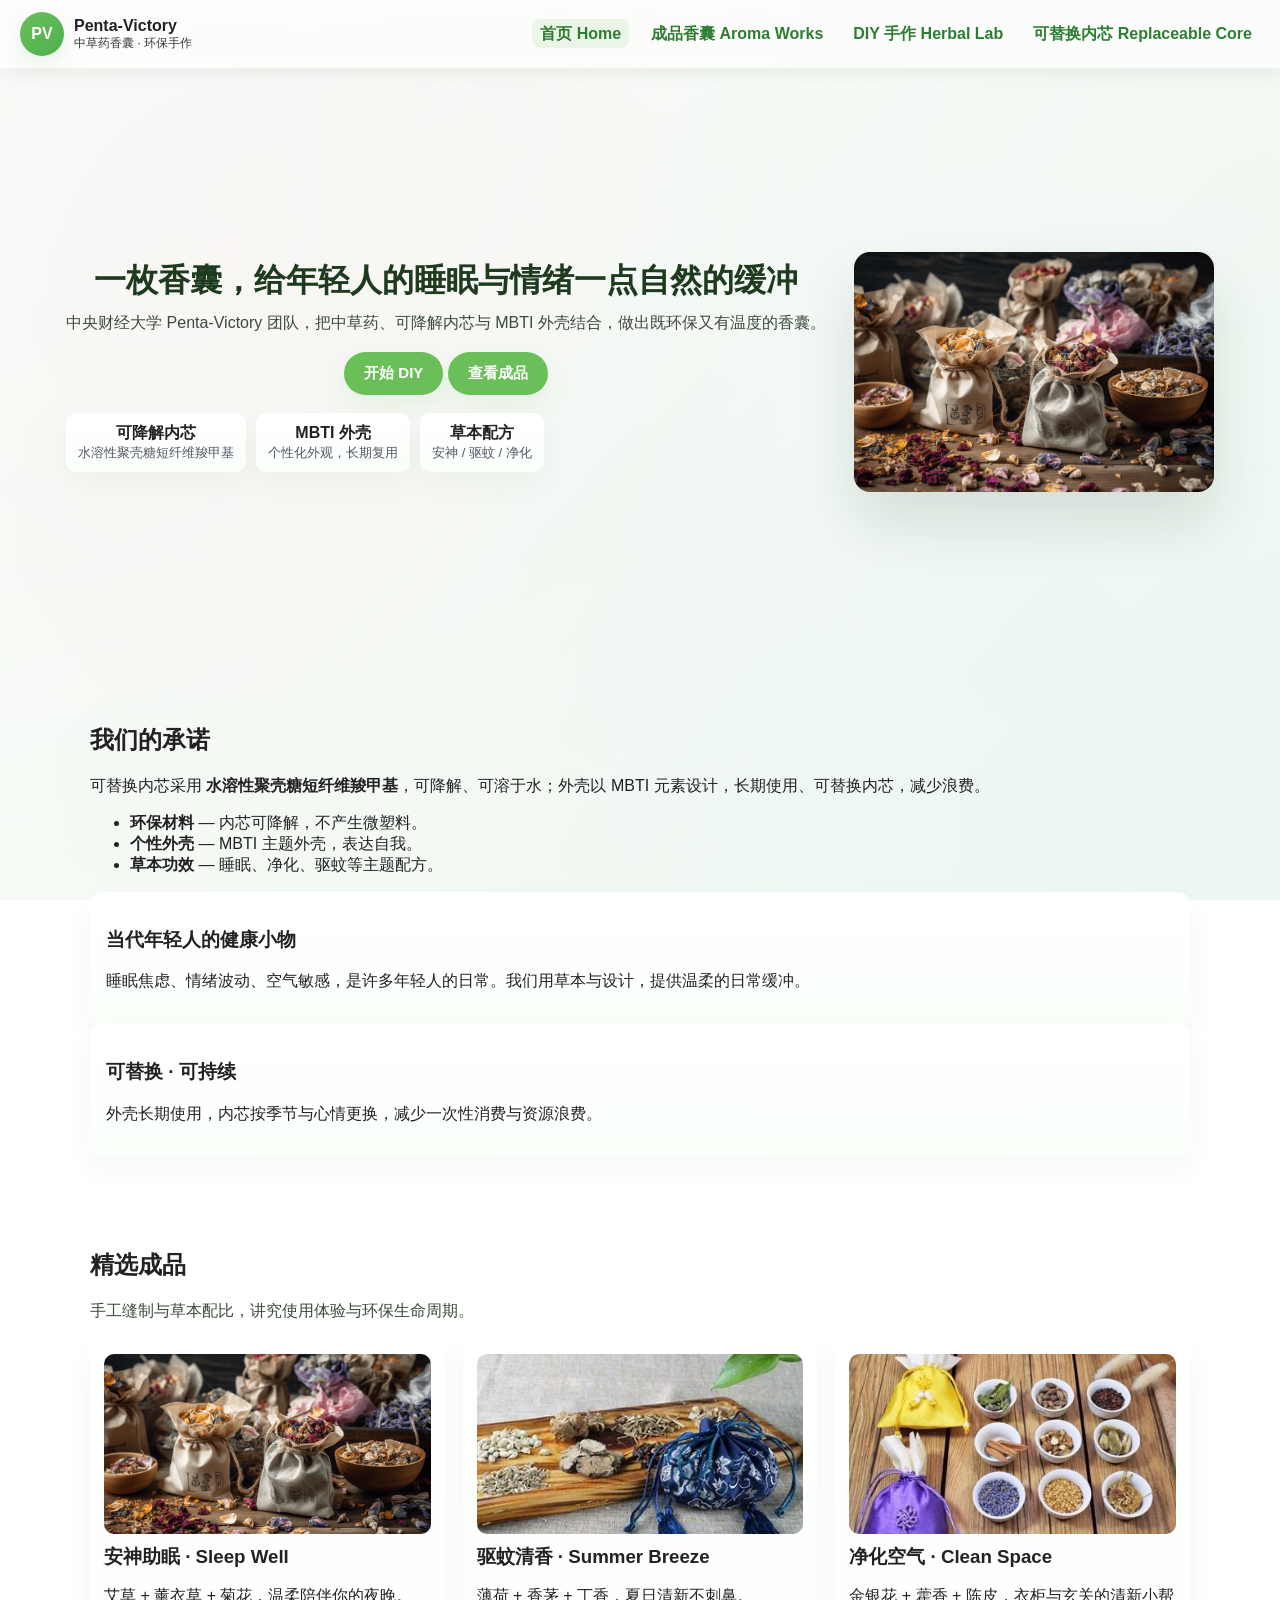
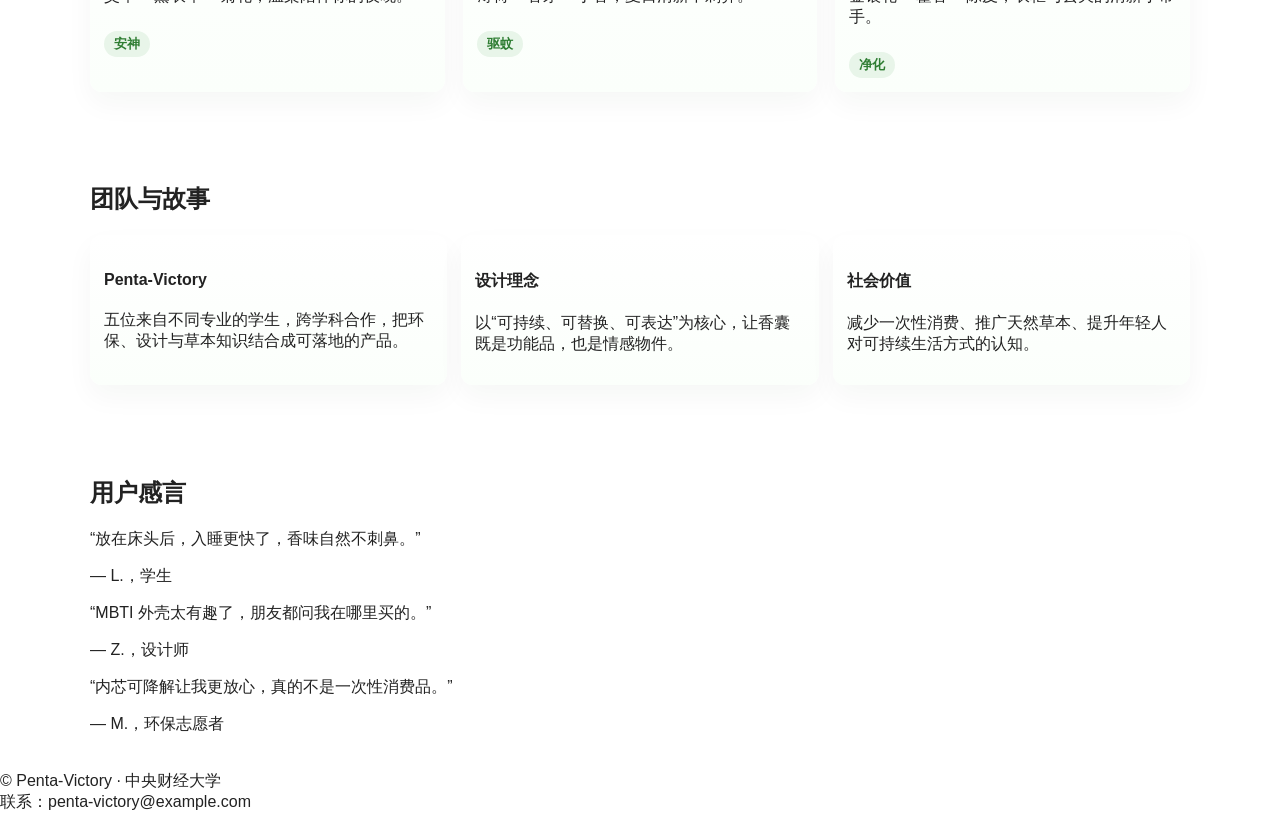
==== index.html @ fe23f838 "第一次提交网站文件" ====
<!DOCTYPE html>
<html lang="zh">
<head>
  <meta charset="utf-8">
  <title>Penta‑Victory · 中草药香囊</title>
  <meta name="viewport" content="width=device-width,initial-scale=1">
  <link rel="stylesheet" href="style.css">
  <style>
    /* 局部增强：更丰富的头图叠层与卡片阴影 */
    .hero-rich { padding:48px 18px; min-height:56vh; display:flex; gap:28px; align-items:center; }
    .hero-visual img { width:360px; height:auto; border-radius:16px; transform:translateY(6px); box-shadow: 0 30px 60px rgba(20,40,20,0.12); }
    .hero-content h1 { font-size:32px; line-height:1.05; margin-bottom:12px; }
    .hero-cta .hero-btn { padding:12px 20px; font-size:15px; }
    .section-products .home-grid .product { transition: transform .18s ease, box-shadow .18s ease; }
    .section-products .home-grid .product:hover { transform: translateY(-8px); box-shadow: 0 30px 60px rgba(20,40,20,0.12); }
    .team-grid { display:grid; grid-template-columns:repeat(auto-fit,minmax(220px,1fr)); gap:14px; margin-top:18px; }
    .team-card { padding:14px; border-radius:12px; background:linear-gradient(180deg,#fff,#fbfffb); box-shadow:0 12px 28px rgba(20,40,20,0.04); }
    .testi-grid .testi { transition: transform .18s ease; }
    .testi-grid .testi:hover { transform: translateY(-6px); box-shadow:0 20px 40px rgba(20,40,20,0.08); }
    @media (max-width:980px){ .hero-visual{display:none} .hero-content h1{font-size:22px} }
  </style>
</head>
<body>

<nav class="navbar">
  <div class="logo">
    <div class="logo-mark">PV</div>
    <div class="logo-text">
      <div class="logo-title">Penta‑Victory</div>
      <div class="logo-subtitle">中草药香囊 · 环保手作</div>
    </div>
  </div>
  <ul>
    <li><a href="index.html" class="active">首页 Home</a></li>
    <li><a href="products.html">成品香囊 Aroma Works</a></li>
    <li><a href="diy.html">DIY 手作 Herbal Lab</a></li>
    <li><a href="core.html">可替换内芯 Replaceable Core</a></li>
  </ul>
</nav>

<header class="hero hero-rich">
  <div class="hero-content">
    <h1>一枚香囊，给年轻人的睡眠与情绪一点自然的缓冲</h1>
    <p>中央财经大学 Penta‑Victory 团队，把中草药、可降解内芯与 MBTI 外壳结合，做出既环保又有温度的香囊。</p>
    <div class="hero-cta">
      <a class="hero-btn" href="diy.html">开始 DIY</a>
      <a class="hero-btn ghost" href="products.html">查看成品</a>
    </div>

    <div style="margin-top:18px; display:flex; gap:10px; flex-wrap:wrap;">
      <div class="mini-stat card" style="padding:10px 12px; border-radius:10px;">
        <strong>可降解内芯</strong><div style="font-size:13px;color:#556">水溶性聚壳糖短纤维羧甲基</div>
      </div>
      <div class="mini-stat card" style="padding:10px 12px; border-radius:10px;">
        <strong>MBTI 外壳</strong><div style="font-size:13px;color:#556">个性化外观，长期复用</div>
      </div>
      <div class="mini-stat card" style="padding:10px 12px; border-radius:10px;">
        <strong>草本配方</strong><div style="font-size:13px;color:#556">安神 / 驱蚊 / 净化</div>
      </div>
    </div>
  </div>

  <div class="hero-visual">
    <img src="xiangnang1.png" alt="香囊示意">
  </div>
</header>

<section class="section section-intro">
  <div class="intro-grid">
    <div class="intro-left">
      <h2>我们的承诺</h2>
      <p>可替换内芯采用 <strong>水溶性聚壳糖短纤维羧甲基</strong>，可降解、可溶于水；外壳以 MBTI 元素设计，长期使用、可替换内芯，减少浪费。</p>
      <ul class="feature-list">
        <li><strong>环保材料</strong> — 内芯可降解，不产生微塑料。</li>
        <li><strong>个性外壳</strong> — MBTI 主题外壳，表达自我。</li>
        <li><strong>草本功效</strong> — 睡眠、净化、驱蚊等主题配方。</li>
      </ul>
    </div>
    <div class="intro-right">
      <div class="card highlight">
        <h3>当代年轻人的健康小物</h3>
        <p>睡眠焦虑、情绪波动、空气敏感，是许多年轻人的日常。我们用草本与设计，提供温柔的日常缓冲。</p>
      </div>
      <div class="card">
        <h3>可替换 · 可持续</h3>
        <p>外壳长期使用，内芯按季节与心情更换，减少一次性消费与资源浪费。</p>
      </div>
    </div>
  </div>
</section>

<section class="section section-products">
  <h2>精选成品</h2>
  <p class="lead">手工缝制与草本配比，讲究使用体验与环保生命周期。</p>
  <div class="product-grid home-grid">
    <article class="product">
      <img src="xiangnang1.png" alt="安神助眠">
      <h3>安神助眠 · Sleep Well</h3>
      <p>艾草 + 薰衣草 + 菊花，温柔陪伴你的夜晚。</p>
      <span class="tag">安神</span>
    </article>
    <article class="product">
      <img src="xiangnang2.jpg" alt="驱蚊清香">
      <h3>驱蚊清香 · Summer Breeze</h3>
      <p>薄荷 + 香茅 + 丁香，夏日清新不刺鼻。</p>
      <span class="tag">驱蚊</span>
    </article>
    <article class="product">
      <img src="xiangnang3.jpg" alt="净化空气">
      <h3>净化空气 · Clean Space</h3>
      <p>金银花 + 藿香 + 陈皮，衣柜与玄关的清新小帮手。</p>
      <span class="tag">净化</span>
    </article>
  </div>
</section>

<section class="section section-team">
  <h2>团队与故事</h2>
  <div class="team-grid">
    <div class="team-card">
      <h4>Penta‑Victory</h4>
      <p>五位来自不同专业的学生，跨学科合作，把环保、设计与草本知识结合成可落地的产品。</p>
    </div>
    <div class="team-card">
      <h4>设计理念</h4>
      <p>以“可持续、可替换、可表达”为核心，让香囊既是功能品，也是情感物件。</p>
    </div>
    <div class="team-card">
      <h4>社会价值</h4>
      <p>减少一次性消费、推广天然草本、提升年轻人对可持续生活方式的认知。</p>
    </div>
  </div>
</section>

<section class="section section-testimonials">
  <h2>用户感言</h2>
  <div class="testi-grid">
    <div class="testi">
      <p>“放在床头后，入睡更快了，香味自然不刺鼻。”</p>
      <span class="who">— L.，学生</span>
    </div>
    <div class="testi">
      <p>“MBTI 外壳太有趣了，朋友都问我在哪里买的。”</p>
      <span class="who">— Z.，设计师</span>
    </div>
    <div class="testi">
      <p>“内芯可降解让我更放心，真的不是一次性消费品。”</p>
      <span class="who">— M.，环保志愿者</span>
    </div>
  </div>
</section>

<footer class="site-footer">
  <div class="footer-inner">
    <div>© Penta‑Victory · 中央财经大学</div>
    <div>联系：penta-victory@example.com</div>
  </div>
</footer>

</body>
</html>
---- style.css ----
/* 全局：多层渐变背景（不依赖外部图片） */
body {
  margin: 0;
  font-family: "Microsoft Yahei", sans-serif;
  color: #222;
  background:
    radial-gradient(circle at 18% 28%, rgba(247,221,226,0.18) 0%, transparent 55%),
    radial-gradient(circle at 82% 72%, rgba(221,235,255,0.14) 0%, transparent 55%),
    linear-gradient(135deg, #fbfdfb 0%, #eef7ef 100%);
  background-attachment: fixed;
}

/* 导航 */
.navbar {
  position: sticky; top: 0; z-index: 50;
  display:flex; justify-content:space-between; align-items:center;
  padding:12px 20px; gap:12px;
  background: rgba(255,255,255,0.6);
  backdrop-filter: blur(6px);
  box-shadow: 0 6px 18px rgba(20,40,20,0.06);
}
.logo { display:flex; align-items:center; gap:10px; }
.logo-mark {
  width:44px; height:44px; border-radius:50%;
  background: linear-gradient(135deg,#6bbf59,#4caf50);
  display:flex; align-items:center; justify-content:center;
  color:#fff; font-weight:800; box-shadow:0 8px 20px rgba(76,175,80,0.12);
}
.logo-title { font-weight:700; }
.logo-subtitle { font-size:12px; opacity:0.9; }
.navbar ul { display:flex; gap:14px; list-style:none; margin:0; padding:0; }
.navbar a { text-decoration:none; color:#2e7d32; font-weight:600; padding:6px 8px; border-radius:8px; }
.navbar a.active, .navbar a:hover { background: rgba(107,191,89,0.12); }

/* 头图 */
.hero {
  display:flex; align-items:center; justify-content:center;
  min-height:44vh; padding:36px 18px; text-align:center;
}
.hero-content h1 { font-size:26px; margin:0 0 10px; color:#1f3b1f; }
.hero-content p { margin:0 0 16px; color:#3b4b3b; max-width:760px; line-height:1.6; }
.hero-btn {
  display:inline-block; padding:10px 18px; border-radius:999px;
  background:#6bbf59; color:#fff; text-decoration:none; font-weight:700;
  box-shadow:0 10px 24px rgba(107,191,89,0.12);
}

/* 通用区块 */
.section { padding:36px 18px; max-width:1100px; margin:0 auto; }
.lead { color:#3b4b3b; margin-bottom:12px; }
.section-cards { display:grid; grid-template-columns:repeat(auto-fit,minmax(240px,1fr)); gap:18px; margin-top:18px; }
.card {
  background: linear-gradient(180deg, rgba(255,255,255,0.98), rgba(250,255,250,0.98));
  border-radius:12px; padding:16px; box-shadow:0 12px 30px rgba(20,40,20,0.04);
}

/* 产品网格 */
.product-grid { display:grid; grid-template-columns:repeat(auto-fit,minmax(260px,1fr)); gap:18px; margin-top:18px; }
.product { background:linear-gradient(180deg,#fff,#fbfffb); border-radius:12px; padding:14px; box-shadow:0 12px 28px rgba(20,40,20,0.04); }
.product img { width:100%; height:180px; object-fit:cover; border-radius:10px; display:block; margin-bottom:10px; }
.product h3 { margin:6px 0; }
.tag { display:inline-block; margin-top:8px; padding:4px 10px; border-radius:999px; background:#e8f5e9; color:#2e7d32; font-weight:700; font-size:13px; }

/* DIY 布局 */
.diy-layout { display:grid; grid-template-columns:1.05fr 0.95fr; gap:18px; margin-top:18px; }
.herb-panel, .result-panel { border-radius:12px; padding:14px; background:linear-gradient(180deg,#fff,#fbfffb); box-shadow:0 12px 28px rgba(20,40,20,0.04); }
.herb-list { display:flex; flex-wrap:wrap; gap:10px; margin-top:10px; }
.herb-list label {
  display:inline-flex; align-items:center; gap:8px; padding:8px 12px; border-radius:999px;
  background: linear-gradient(180deg,#f6fff6,#f1fff1); color:#2e7d32; font-weight:700; cursor:pointer; border:1px solid rgba(110,170,110,0.12);
}
.herb-list input { transform:scale(1.02); }

/* 结果框 */
.result-box { min-height:120px; padding:12px; border-radius:10px; background:#f6fff6; line-height:1.6; }

/* 草药气泡网格 */
.herb-info-grid { margin-top:18px; display:grid; grid-template-columns:repeat(auto-fit,minmax(220px,1fr)); gap:14px; }
.herb-info-card {
  padding:12px 14px; border-radius:18px; background:linear-gradient(180deg,#fff,#fbfffb);
  box-shadow:0 12px 28px rgba(20,40,20,0.04); border-left:6px solid rgba(0,0,0,0.06);
  transition:transform .18s ease, box-shadow .18s ease, border-color .18s ease;
}
.herb-info-card strong { display:block; margin-bottom:6px; font-size:15px; }
.herb-info-card .desc { color:#555; font-size:13px; line-height:1.5; }

/* 气泡颜色 */
.color-1{border-color:#6bbf59} .color-2{border-color:#4db6ac} .color-3{border-color:#9575cd}
.color-4{border-color:#ffb74d} .color-5{border-color:#f06292} .color-6{border-color:#64b5f6}
.color-7{border-color:#aed581} .color-8{border-color:#ff8a65} .color-9{border-color:#ffd54f}
.color-10{border-color:#81c784} .color-11{border-color:#4fc3f7} .color-12{border-color:#4db6ac}
.color-13{border-color:#ba68c8} .color-14{border-color:#ffb74d} .color-15{border-color:#a1887f}
.color-16{border-color:#90a4ae} .color-17{border-color:#dce775} .color-18{border-color:#ff8a80}
.color-19{border-color:#80cbc4} .color-20{border-color:#b39ddb}

/* 高亮 */
.herb-info-card.highlight { transform:translateY(-8px) scale(1.02); box-shadow:0 20px 40px rgba(20,40,20,0.12); }

/* 响应式 */
@media (max-width: 880px) {
  .diy-layout { grid-template-columns: 1fr; }
  .hero-content h1 { font-size:20px; }
  .product img { height:160px; }
}
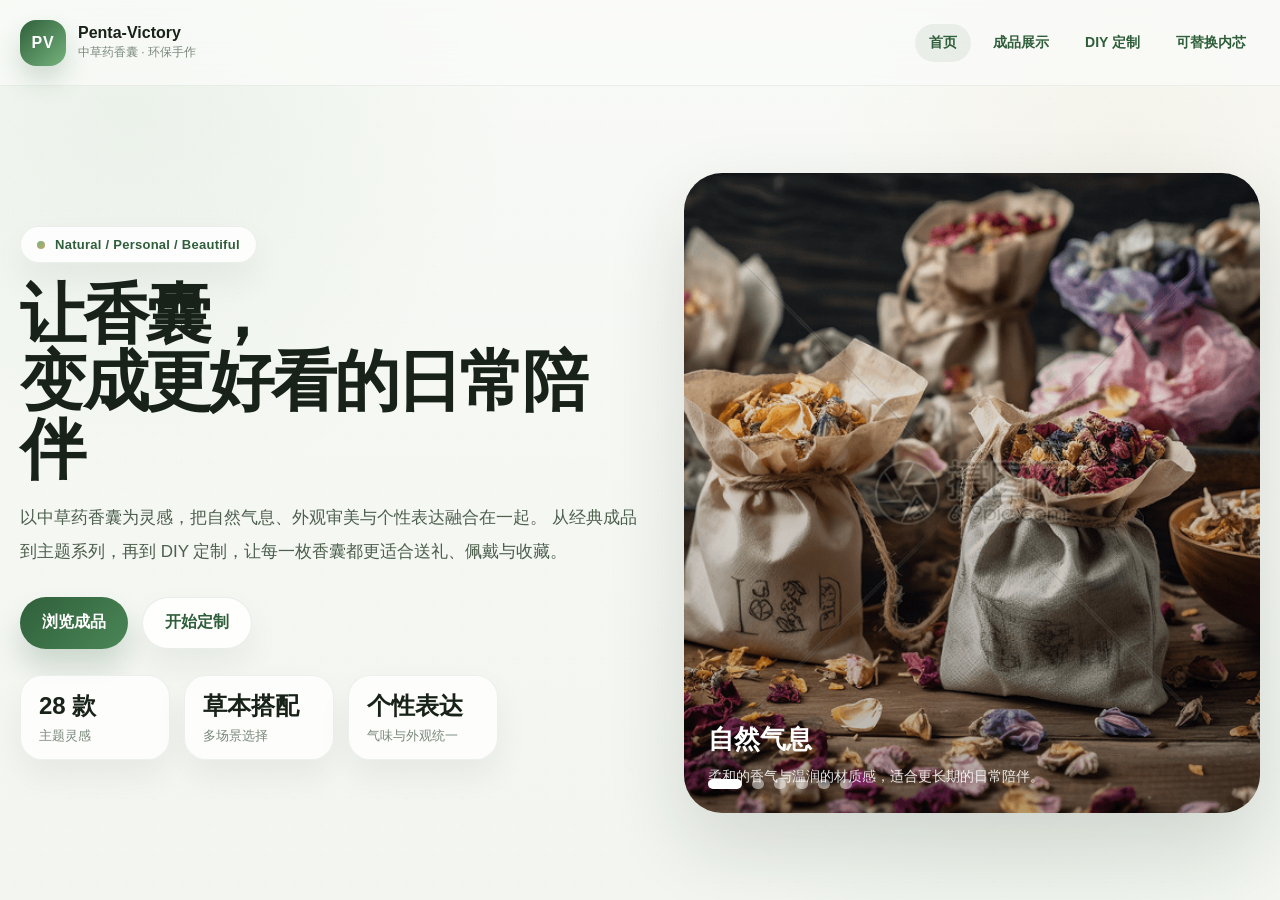
==== commit 08c37221: "更新网站第二版" ====
--- a/index.html
+++ b/index.html
@@ -2,160 +2,210 @@
 <html lang="zh">
 <head>
   <meta charset="utf-8">
-  <title>Penta‑Victory · 中草药香囊</title>
+  <title>Penta-Victory · 中草药香囊</title>
   <meta name="viewport" content="width=device-width,initial-scale=1">
   <link rel="stylesheet" href="style.css">
-  <style>
-    /* 局部增强：更丰富的头图叠层与卡片阴影 */
-    .hero-rich { padding:48px 18px; min-height:56vh; display:flex; gap:28px; align-items:center; }
-    .hero-visual img { width:360px; height:auto; border-radius:16px; transform:translateY(6px); box-shadow: 0 30px 60px rgba(20,40,20,0.12); }
-    .hero-content h1 { font-size:32px; line-height:1.05; margin-bottom:12px; }
-    .hero-cta .hero-btn { padding:12px 20px; font-size:15px; }
-    .section-products .home-grid .product { transition: transform .18s ease, box-shadow .18s ease; }
-    .section-products .home-grid .product:hover { transform: translateY(-8px); box-shadow: 0 30px 60px rgba(20,40,20,0.12); }
-    .team-grid { display:grid; grid-template-columns:repeat(auto-fit,minmax(220px,1fr)); gap:14px; margin-top:18px; }
-    .team-card { padding:14px; border-radius:12px; background:linear-gradient(180deg,#fff,#fbfffb); box-shadow:0 12px 28px rgba(20,40,20,0.04); }
-    .testi-grid .testi { transition: transform .18s ease; }
-    .testi-grid .testi:hover { transform: translateY(-6px); box-shadow:0 20px 40px rgba(20,40,20,0.08); }
-    @media (max-width:980px){ .hero-visual{display:none} .hero-content h1{font-size:22px} }
-  </style>
 </head>
 <body>
-
-<nav class="navbar">
-  <div class="logo">
-    <div class="logo-mark">PV</div>
-    <div class="logo-text">
-      <div class="logo-title">Penta‑Victory</div>
-      <div class="logo-subtitle">中草药香囊 · 环保手作</div>
+  <nav class="navbar">
+    <div class="navbar-inner">
+      <a class="brand" href="index.html">
+        <div class="brand-mark">PV</div>
+        <div>
+          <div class="brand-title">Penta-Victory</div>
+          <div class="brand-sub">中草药香囊 · 环保手作</div>
+        </div>
+      </a>
+
+      <button class="nav-toggle" type="button" onclick="toggleMenu()">☰</button>
+
+      <div class="nav-links" id="navLinks">
+        <a href="index.html" class="active">首页</a>
+        <a href="products.html">成品展示</a>
+        <a href="diy.html">DIY 定制</a>
+        <a href="core.html">可替换内芯</a>
+      </div>
     </div>
-  </div>
-  <ul>
-    <li><a href="index.html" class="active">首页 Home</a></li>
-    <li><a href="products.html">成品香囊 Aroma Works</a></li>
-    <li><a href="diy.html">DIY 手作 Herbal Lab</a></li>
-    <li><a href="core.html">可替换内芯 Replaceable Core</a></li>
-  </ul>
-</nav>
-
-<header class="hero hero-rich">
-  <div class="hero-content">
-    <h1>一枚香囊，给年轻人的睡眠与情绪一点自然的缓冲</h1>
-    <p>中央财经大学 Penta‑Victory 团队，把中草药、可降解内芯与 MBTI 外壳结合，做出既环保又有温度的香囊。</p>
-    <div class="hero-cta">
-      <a class="hero-btn" href="diy.html">开始 DIY</a>
-      <a class="hero-btn ghost" href="products.html">查看成品</a>
-    </div>
-
-    <div style="margin-top:18px; display:flex; gap:10px; flex-wrap:wrap;">
-      <div class="mini-stat card" style="padding:10px 12px; border-radius:10px;">
-        <strong>可降解内芯</strong><div style="font-size:13px;color:#556">水溶性聚壳糖短纤维羧甲基</div>
-      </div>
-      <div class="mini-stat card" style="padding:10px 12px; border-radius:10px;">
-        <strong>MBTI 外壳</strong><div style="font-size:13px;color:#556">个性化外观，长期复用</div>
-      </div>
-      <div class="mini-stat card" style="padding:10px 12px; border-radius:10px;">
-        <strong>草本配方</strong><div style="font-size:13px;color:#556">安神 / 驱蚊 / 净化</div>
-      </div>
-    </div>
-  </div>
-
-  <div class="hero-visual">
-    <img src="xiangnang1.png" alt="香囊示意">
-  </div>
-</header>
-
-<section class="section section-intro">
-  <div class="intro-grid">
-    <div class="intro-left">
-      <h2>我们的承诺</h2>
-      <p>可替换内芯采用 <strong>水溶性聚壳糖短纤维羧甲基</strong>，可降解、可溶于水；外壳以 MBTI 元素设计，长期使用、可替换内芯，减少浪费。</p>
-      <ul class="feature-list">
-        <li><strong>环保材料</strong> — 内芯可降解，不产生微塑料。</li>
-        <li><strong>个性外壳</strong> — MBTI 主题外壳，表达自我。</li>
-        <li><strong>草本功效</strong> — 睡眠、净化、驱蚊等主题配方。</li>
-      </ul>
-    </div>
-    <div class="intro-right">
-      <div class="card highlight">
-        <h3>当代年轻人的健康小物</h3>
-        <p>睡眠焦虑、情绪波动、空气敏感，是许多年轻人的日常。我们用草本与设计，提供温柔的日常缓冲。</p>
-      </div>
-      <div class="card">
-        <h3>可替换 · 可持续</h3>
-        <p>外壳长期使用，内芯按季节与心情更换，减少一次性消费与资源浪费。</p>
-      </div>
-    </div>
-  </div>
-</section>
-
-<section class="section section-products">
-  <h2>精选成品</h2>
-  <p class="lead">手工缝制与草本配比，讲究使用体验与环保生命周期。</p>
-  <div class="product-grid home-grid">
-    <article class="product">
-      <img src="xiangnang1.png" alt="安神助眠">
-      <h3>安神助眠 · Sleep Well</h3>
-      <p>艾草 + 薰衣草 + 菊花，温柔陪伴你的夜晚。</p>
-      <span class="tag">安神</span>
-    </article>
-    <article class="product">
-      <img src="xiangnang2.jpg" alt="驱蚊清香">
-      <h3>驱蚊清香 · Summer Breeze</h3>
-      <p>薄荷 + 香茅 + 丁香，夏日清新不刺鼻。</p>
-      <span class="tag">驱蚊</span>
-    </article>
-    <article class="product">
-      <img src="xiangnang3.jpg" alt="净化空气">
-      <h3>净化空气 · Clean Space</h3>
-      <p>金银花 + 藿香 + 陈皮，衣柜与玄关的清新小帮手。</p>
-      <span class="tag">净化</span>
-    </article>
-  </div>
-</section>
-
-<section class="section section-team">
-  <h2>团队与故事</h2>
-  <div class="team-grid">
-    <div class="team-card">
-      <h4>Penta‑Victory</h4>
-      <p>五位来自不同专业的学生，跨学科合作，把环保、设计与草本知识结合成可落地的产品。</p>
-    </div>
-    <div class="team-card">
-      <h4>设计理念</h4>
-      <p>以“可持续、可替换、可表达”为核心，让香囊既是功能品，也是情感物件。</p>
-    </div>
-    <div class="team-card">
-      <h4>社会价值</h4>
-      <p>减少一次性消费、推广天然草本、提升年轻人对可持续生活方式的认知。</p>
-    </div>
-  </div>
-</section>
-
-<section class="section section-testimonials">
-  <h2>用户感言</h2>
-  <div class="testi-grid">
-    <div class="testi">
-      <p>“放在床头后，入睡更快了，香味自然不刺鼻。”</p>
-      <span class="who">— L.，学生</span>
-    </div>
-    <div class="testi">
-      <p>“MBTI 外壳太有趣了，朋友都问我在哪里买的。”</p>
-      <span class="who">— Z.，设计师</span>
-    </div>
-    <div class="testi">
-      <p>“内芯可降解让我更放心，真的不是一次性消费品。”</p>
-      <span class="who">— M.，环保志愿者</span>
-    </div>
-  </div>
-</section>
-
-<footer class="site-footer">
-  <div class="footer-inner">
-    <div>© Penta‑Victory · 中央财经大学</div>
-    <div>联系：penta-victory@example.com</div>
-  </div>
-</footer>
-
+  </nav>
+
+  <main class="home-wrap">
+    <section class="home-panel">
+      <div class="home-panel-inner">
+        <div class="home-hero">
+          <div class="home-hero-copy reveal">
+            <span class="kicker">Natural / Personal / Beautiful</span>
+            <h1 class="home-hero-title">让香囊，<br>变成更好看的日常陪伴</h1>
+            <p class="home-hero-desc">
+              以中草药香囊为灵感，把自然气息、外观审美与个性表达融合在一起。
+              从经典成品到主题系列，再到 DIY 定制，让每一枚香囊都更适合送礼、佩戴与收藏。
+            </p>
+
+            <div class="btn-row">
+              <a class="btn btn-primary" href="products.html">浏览成品</a>
+              <a class="btn btn-secondary" href="diy.html">开始定制</a>
+            </div>
+
+            <div class="hero-stats">
+              <div class="hero-stat">
+                <strong>28 款</strong>
+                <span>主题灵感</span>
+              </div>
+              <div class="hero-stat">
+                <strong>草本搭配</strong>
+                <span>多场景选择</span>
+              </div>
+              <div class="hero-stat">
+                <strong>个性表达</strong>
+                <span>气味与外观统一</span>
+              </div>
+            </div>
+          </div>
+
+          <div class="hero-slider reveal" data-slider>
+            <div class="hero-slide active">
+              <img src="xiangnang1.jpg" alt="香囊主图1" onerror="this.src='xiangnang1.png'">
+              <div class="hero-slide-caption">
+                <strong>自然气息</strong>
+                <span>柔和的香气与温润的材质感，适合更长期的日常陪伴。</span>
+              </div>
+            </div>
+
+            <div class="hero-slide">
+              <img src="xiangnang2.jpg" alt="香囊主图2">
+              <div class="hero-slide-caption">
+                <strong>系列设计</strong>
+                <span>让香囊从功能物件，变成更完整的视觉作品。</span>
+              </div>
+            </div>
+
+            <div class="hero-slide">
+              <img src="xiangnang3.jpg" alt="香囊主图3">
+              <div class="hero-slide-caption">
+                <strong>草本与审美结合</strong>
+                <span>从视觉到气味，形成更统一的个人表达。</span>
+              </div>
+            </div>
+
+            <div class="hero-slide">
+              <img src="images/xingzuo.jpg" alt="星座主题系列展示图"
+                   onerror="if(!this.dataset.fallback){this.dataset.fallback=1;this.src='images/xingzuo12.jpg'}">
+              <div class="hero-slide-caption">
+                <strong>星座主题系列</strong>
+                <span>统一的系列感，更适合收藏、分享与挑选。</span>
+              </div>
+            </div>
+
+            <div class="hero-slide">
+              <img src="images/mbti.jpg" alt="MBTI 主题系列展示图">
+              <div class="hero-slide-caption">
+                <strong>MBTI 主题系列</strong>
+                <span>更鲜明的个性标签，让风格表达更直接、更有辨识度。</span>
+              </div>
+            </div>
+
+            <div class="hero-slide">
+              <img src="images/xingzuo12.jpg" alt="星座展示图"
+                   onerror="if(!this.dataset.fallback){this.dataset.fallback=1;this.src='images/xingzuo.jpg'}">
+              <div class="hero-slide-caption">
+                <strong>更多风格选择</strong>
+                <span>从柔和到冷感，从克制到明亮，都能找到合适表达。</span>
+              </div>
+            </div>
+
+            <div class="hero-dots"></div>
+          </div>
+        </div>
+      </div>
+    </section>
+
+    <section class="home-panel">
+      <div class="home-panel-inner">
+        <span class="kicker reveal">Series</span>
+        <h2 class="section-title reveal">把不同主题，做成一整套好看的系列</h2>
+        <p class="section-subtitle reveal">
+          星座与 MBTI 不只是分类标签，而是可以被看见、被挑选、被喜欢的视觉系列。
+        </p>
+
+        <div class="dual-showcase" style="margin-top:30px;">
+          <div class="visual-frame padded reveal">
+            <div class="image-grid-2">
+              <div class="visual-image">
+                <img src="images/xingzuo.jpg" alt="星座主题展示图"
+                     onerror="if(!this.dataset.fallback){this.dataset.fallback=1;this.src='images/xingzuo12.jpg'}">
+              </div>
+              <div class="visual-image">
+                <img src="images/mbti.jpg" alt="MBTI 主题展示图">
+              </div>
+            </div>
+          </div>
+
+          <div class="feature-band">
+            <div class="feature-card reveal">
+              <h3>星座系列</h3>
+              <p>更强调气质、氛围和情绪共鸣，让挑选过程更有代入感。</p>
+            </div>
+            <div class="feature-card reveal">
+              <h3>MBTI 系列</h3>
+              <p>把不同人格倾向转化成更明确的视觉表达和风格偏好。</p>
+            </div>
+            <div class="feature-card reveal">
+              <h3>定制体验</h3>
+              <p>从草本到外观，再到成品预览，让整个过程更完整也更有趣。</p>
+            </div>
+          </div>
+        </div>
+      </div>
+    </section>
+
+    <section class="home-panel">
+      <div class="home-panel-inner">
+        <span class="kicker reveal">Products</span>
+        <h2 class="section-title reveal">经典成品与主题系列，一页看全</h2>
+        <p class="section-subtitle reveal">
+          不管是想直接挑选成品，还是先感受整体系列风格，都可以在这里快速浏览。
+        </p>
+
+        <div class="product-grid" style="margin-top:30px;">
+          <article class="product-card reveal">
+            <div class="product-card-media">
+              <img src="xiangnang1.jpg" alt="安神助眠香囊" onerror="this.src='xiangnang1.png'">
+            </div>
+            <div class="product-card-body">
+              <h3>安神助眠</h3>
+              <p>柔和草本气息，更适合夜晚、书桌与床头陪伴。</p>
+            </div>
+          </article>
+
+          <article class="product-card reveal">
+            <div class="product-card-media">
+              <img src="images/mbti.jpg" alt="MBTI 主题系列展示">
+            </div>
+            <div class="product-card-body">
+              <h3>MBTI 系列</h3>
+              <p>更突出个性标签与风格辨识度，适合作为专属表达与礼物选择。</p>
+            </div>
+          </article>
+
+          <article class="product-card reveal">
+            <div class="product-card-media">
+              <img src="images/xingzuo12.jpg" alt="星座系列展示"
+                   onerror="if(!this.dataset.fallback){this.dataset.fallback=1;this.src='images/xingzuo.jpg'}">
+            </div>
+            <div class="product-card-body">
+              <h3>星座系列</h3>
+              <p>让不同气质与情绪氛围都有对应主题，整体更有收藏感与系列感。</p>
+            </div>
+          </article>
+        </div>
+
+        <div class="btn-row" style="margin-top:28px;">
+          <a class="btn btn-primary" href="products.html">进入成品展示</a>
+          <a class="btn btn-secondary" href="diy.html">进入 DIY 定制</a>
+        </div>
+      </div>
+    </section>
+  </main>
+
+  <script src="script.js"></script>
 </body>
-</html>
+</html>
--- a/style.css
+++ b/style.css
@@ -1,104 +1,1033 @@
-/* 全局：多层渐变背景（不依赖外部图片） */
-body {
-  margin: 0;
-  font-family: "Microsoft Yahei", sans-serif;
-  color: #222;
+:root{
+  --bg:#f7f8f4;
+  --bg-2:#eef3ec;
+  --white:#ffffff;
+  --text:#182218;
+  --text-2:#4d5f4d;
+  --text-3:#7a887a;
+  --green:#2f5f3a;
+  --green-2:#4b8757;
+  --green-3:#75b37d;
+  --gold:#c7a56a;
+  --line:rgba(21,34,21,.08);
+  --shadow:0 24px 60px rgba(24,34,24,.08);
+  --shadow-soft:0 16px 34px rgba(24,34,24,.06);
+  --radius-xxl:36px;
+  --radius-xl:28px;
+  --radius-lg:22px;
+  --radius-md:18px;
+  --radius-sm:14px;
+  --nav-h:86px;
+}
+
+*{box-sizing:border-box}
+html,body{margin:0;padding:0}
+html{scroll-behavior:smooth}
+body{
+  font-family:"Microsoft YaHei","PingFang SC","Helvetica Neue",Arial,sans-serif;
+  color:var(--text);
   background:
-    radial-gradient(circle at 18% 28%, rgba(247,221,226,0.18) 0%, transparent 55%),
-    radial-gradient(circle at 82% 72%, rgba(221,235,255,0.14) 0%, transparent 55%),
-    linear-gradient(135deg, #fbfdfb 0%, #eef7ef 100%);
-  background-attachment: fixed;
-}
-
-/* 导航 */
-.navbar {
-  position: sticky; top: 0; z-index: 50;
-  display:flex; justify-content:space-between; align-items:center;
-  padding:12px 20px; gap:12px;
-  background: rgba(255,255,255,0.6);
-  backdrop-filter: blur(6px);
-  box-shadow: 0 6px 18px rgba(20,40,20,0.06);
-}
-.logo { display:flex; align-items:center; gap:10px; }
-.logo-mark {
-  width:44px; height:44px; border-radius:50%;
-  background: linear-gradient(135deg,#6bbf59,#4caf50);
-  display:flex; align-items:center; justify-content:center;
-  color:#fff; font-weight:800; box-shadow:0 8px 20px rgba(76,175,80,0.12);
-}
-.logo-title { font-weight:700; }
-.logo-subtitle { font-size:12px; opacity:0.9; }
-.navbar ul { display:flex; gap:14px; list-style:none; margin:0; padding:0; }
-.navbar a { text-decoration:none; color:#2e7d32; font-weight:600; padding:6px 8px; border-radius:8px; }
-.navbar a.active, .navbar a:hover { background: rgba(107,191,89,0.12); }
-
-/* 头图 */
-.hero {
-  display:flex; align-items:center; justify-content:center;
-  min-height:44vh; padding:36px 18px; text-align:center;
-}
-.hero-content h1 { font-size:26px; margin:0 0 10px; color:#1f3b1f; }
-.hero-content p { margin:0 0 16px; color:#3b4b3b; max-width:760px; line-height:1.6; }
-.hero-btn {
-  display:inline-block; padding:10px 18px; border-radius:999px;
-  background:#6bbf59; color:#fff; text-decoration:none; font-weight:700;
-  box-shadow:0 10px 24px rgba(107,191,89,0.12);
-}
-
-/* 通用区块 */
-.section { padding:36px 18px; max-width:1100px; margin:0 auto; }
-.lead { color:#3b4b3b; margin-bottom:12px; }
-.section-cards { display:grid; grid-template-columns:repeat(auto-fit,minmax(240px,1fr)); gap:18px; margin-top:18px; }
-.card {
-  background: linear-gradient(180deg, rgba(255,255,255,0.98), rgba(250,255,250,0.98));
-  border-radius:12px; padding:16px; box-shadow:0 12px 30px rgba(20,40,20,0.04);
-}
-
-/* 产品网格 */
-.product-grid { display:grid; grid-template-columns:repeat(auto-fit,minmax(260px,1fr)); gap:18px; margin-top:18px; }
-.product { background:linear-gradient(180deg,#fff,#fbfffb); border-radius:12px; padding:14px; box-shadow:0 12px 28px rgba(20,40,20,0.04); }
-.product img { width:100%; height:180px; object-fit:cover; border-radius:10px; display:block; margin-bottom:10px; }
-.product h3 { margin:6px 0; }
-.tag { display:inline-block; margin-top:8px; padding:4px 10px; border-radius:999px; background:#e8f5e9; color:#2e7d32; font-weight:700; font-size:13px; }
-
-/* DIY 布局 */
-.diy-layout { display:grid; grid-template-columns:1.05fr 0.95fr; gap:18px; margin-top:18px; }
-.herb-panel, .result-panel { border-radius:12px; padding:14px; background:linear-gradient(180deg,#fff,#fbfffb); box-shadow:0 12px 28px rgba(20,40,20,0.04); }
-.herb-list { display:flex; flex-wrap:wrap; gap:10px; margin-top:10px; }
-.herb-list label {
-  display:inline-flex; align-items:center; gap:8px; padding:8px 12px; border-radius:999px;
-  background: linear-gradient(180deg,#f6fff6,#f1fff1); color:#2e7d32; font-weight:700; cursor:pointer; border:1px solid rgba(110,170,110,0.12);
-}
-.herb-list input { transform:scale(1.02); }
-
-/* 结果框 */
-.result-box { min-height:120px; padding:12px; border-radius:10px; background:#f6fff6; line-height:1.6; }
-
-/* 草药气泡网格 */
-.herb-info-grid { margin-top:18px; display:grid; grid-template-columns:repeat(auto-fit,minmax(220px,1fr)); gap:14px; }
-.herb-info-card {
-  padding:12px 14px; border-radius:18px; background:linear-gradient(180deg,#fff,#fbfffb);
-  box-shadow:0 12px 28px rgba(20,40,20,0.04); border-left:6px solid rgba(0,0,0,0.06);
-  transition:transform .18s ease, box-shadow .18s ease, border-color .18s ease;
-}
-.herb-info-card strong { display:block; margin-bottom:6px; font-size:15px; }
-.herb-info-card .desc { color:#555; font-size:13px; line-height:1.5; }
-
-/* 气泡颜色 */
-.color-1{border-color:#6bbf59} .color-2{border-color:#4db6ac} .color-3{border-color:#9575cd}
-.color-4{border-color:#ffb74d} .color-5{border-color:#f06292} .color-6{border-color:#64b5f6}
-.color-7{border-color:#aed581} .color-8{border-color:#ff8a65} .color-9{border-color:#ffd54f}
-.color-10{border-color:#81c784} .color-11{border-color:#4fc3f7} .color-12{border-color:#4db6ac}
-.color-13{border-color:#ba68c8} .color-14{border-color:#ffb74d} .color-15{border-color:#a1887f}
-.color-16{border-color:#90a4ae} .color-17{border-color:#dce775} .color-18{border-color:#ff8a80}
-.color-19{border-color:#80cbc4} .color-20{border-color:#b39ddb}
-
-/* 高亮 */
-.herb-info-card.highlight { transform:translateY(-8px) scale(1.02); box-shadow:0 20px 40px rgba(20,40,20,0.12); }
-
-/* 响应式 */
-@media (max-width: 880px) {
-  .diy-layout { grid-template-columns: 1fr; }
-  .hero-content h1 { font-size:20px; }
-  .product img { height:160px; }
-}
+    radial-gradient(circle at 10% 12%, rgba(117,179,125,.10) 0%, transparent 28%),
+    radial-gradient(circle at 88% 16%, rgba(199,165,106,.08) 0%, transparent 22%),
+    radial-gradient(circle at 80% 80%, rgba(117,179,125,.08) 0%, transparent 24%),
+    linear-gradient(180deg,#f9faf7 0%, #f2f5f0 100%);
+  position:relative;
+}
+body::before{
+  content:"";
+  position:fixed;
+  inset:0;
+  pointer-events:none;
+  background-image:
+    radial-gradient(rgba(47,95,58,.035) 1px, transparent 1px),
+    radial-gradient(rgba(199,165,106,.03) 1px, transparent 1px);
+  background-size:28px 28px, 36px 36px;
+  background-position:0 0, 14px 14px;
+  opacity:.55;
+  z-index:0;
+}
+img{max-width:100%;display:block}
+a{text-decoration:none;color:inherit}
+button,input{font:inherit}
+
+.page-shell{
+  position:relative;
+  z-index:1;
+  padding-top:var(--nav-h);
+}
+.section{
+  position:relative;
+  z-index:1;
+  width:min(1200px, calc(100% - 40px));
+  margin:0 auto;
+  padding:72px 0;
+}
+.kicker{
+  display:inline-flex;
+  align-items:center;
+  gap:10px;
+  padding:10px 16px;
+  border-radius:999px;
+  background:rgba(255,255,255,.82);
+  border:1px solid rgba(47,95,58,.09);
+  box-shadow:var(--shadow-soft);
+  color:var(--green);
+  font-size:13px;
+  font-weight:800;
+  letter-spacing:.02em;
+}
+.kicker::before{
+  content:"";
+  width:8px;
+  height:8px;
+  border-radius:50%;
+  background:linear-gradient(135deg,var(--green-3),var(--gold));
+}
+.section-title{
+  margin:18px 0 12px;
+  font-size:42px;
+  line-height:1.15;
+  letter-spacing:-.03em;
+}
+.section-subtitle{
+  margin:0;
+  max-width:760px;
+  color:var(--text-2);
+  font-size:16px;
+  line-height:1.95;
+}
+.lead{
+  color:var(--text-2);
+  line-height:1.9;
+  font-size:16px;
+  margin:0;
+}
+
+.btn-row{
+  display:flex;
+  flex-wrap:wrap;
+  gap:14px;
+}
+.btn{
+  display:inline-flex;
+  align-items:center;
+  justify-content:center;
+  min-height:52px;
+  padding:0 22px;
+  border-radius:999px;
+  font-weight:800;
+  border:none;
+  cursor:pointer;
+  transition:.22s ease;
+}
+.btn:hover{transform:translateY(-2px)}
+.btn-primary{
+  color:#fff;
+  background:linear-gradient(135deg,var(--green),var(--green-2));
+  box-shadow:0 18px 28px rgba(47,95,58,.2);
+}
+.btn-secondary{
+  color:var(--green);
+  background:rgba(255,255,255,.85);
+  border:1px solid rgba(47,95,58,.1);
+  box-shadow:var(--shadow-soft);
+}
+
+.navbar{
+  position:fixed;
+  top:0;left:0;right:0;
+  height:var(--nav-h);
+  z-index:1000;
+  display:flex;
+  align-items:center;
+  justify-content:center;
+  background:rgba(250,251,248,.74);
+  backdrop-filter:blur(18px);
+  border-bottom:1px solid rgba(24,34,24,.06);
+}
+.navbar-inner{
+  width:min(1240px, calc(100% - 28px));
+  display:flex;
+  align-items:center;
+  justify-content:space-between;
+  gap:24px;
+}
+.brand{
+  display:flex;
+  align-items:center;
+  gap:12px;
+}
+.brand-mark{
+  width:46px;
+  height:46px;
+  border-radius:16px;
+  background:linear-gradient(135deg,var(--green),var(--green-3));
+  display:flex;
+  align-items:center;
+  justify-content:center;
+  color:#fff;
+  font-weight:900;
+  letter-spacing:.05em;
+  box-shadow:0 14px 26px rgba(47,95,58,.2);
+}
+.brand-title{
+  font-size:16px;
+  font-weight:900;
+}
+.brand-sub{
+  font-size:12px;
+  color:var(--text-3);
+  margin-top:2px;
+}
+.nav-links{
+  display:flex;
+  align-items:center;
+  gap:8px;
+  flex-wrap:wrap;
+}
+.nav-links a{
+  padding:10px 14px;
+  border-radius:999px;
+  color:var(--green);
+  font-size:14px;
+  font-weight:800;
+  transition:.2s ease;
+}
+.nav-links a:hover,
+.nav-links a.active{
+  background:rgba(47,95,58,.08);
+}
+.nav-toggle{
+  display:none;
+  width:44px;
+  height:44px;
+  border:none;
+  border-radius:14px;
+  background:#fff;
+  color:var(--green);
+  box-shadow:var(--shadow-soft);
+  font-size:22px;
+  cursor:pointer;
+}
+
+/* 首页整屏滚动 */
+.home-wrap{
+  position:relative;
+  z-index:1;
+  margin-top:var(--nav-h);
+  height:calc(100vh - var(--nav-h));
+  overflow-y:auto;
+  scroll-snap-type:y mandatory;
+}
+.home-panel{
+  min-height:calc(100vh - var(--nav-h));
+  scroll-snap-align:start;
+  display:flex;
+  align-items:center;
+}
+.home-panel-inner{
+  width:min(1240px, calc(100% - 40px));
+  margin:0 auto;
+}
+.home-hero{
+  display:grid;
+  grid-template-columns:1.04fr .96fr;
+  gap:40px;
+  align-items:center;
+}
+.home-hero-copy{
+  padding:26px 0;
+}
+.home-hero-title{
+  font-size:66px;
+  line-height:1.02;
+  letter-spacing:-.05em;
+  margin:18px 0;
+}
+.home-hero-desc{
+  max-width:640px;
+  color:var(--text-2);
+  font-size:17px;
+  line-height:2;
+  margin:0 0 28px;
+}
+.hero-stats{
+  display:flex;
+  flex-wrap:wrap;
+  gap:14px;
+  margin-top:26px;
+}
+.hero-stat{
+  padding:14px 18px;
+  border-radius:22px;
+  background:rgba(255,255,255,.78);
+  border:1px solid rgba(47,95,58,.08);
+  box-shadow:var(--shadow-soft);
+  min-width:150px;
+}
+.hero-stat strong{
+  display:block;
+  font-size:24px;
+  margin-bottom:4px;
+}
+.hero-stat span{
+  font-size:13px;
+  color:var(--text-3);
+}
+.hero-slider{
+  position:relative;
+  min-height:640px;
+  border-radius:38px;
+  overflow:hidden;
+  background:#edf3eb;
+  box-shadow:0 32px 80px rgba(24,34,24,.14);
+}
+.hero-slide{
+  position:absolute;
+  inset:0;
+  opacity:0;
+  pointer-events:none;
+  transition:opacity .7s ease;
+}
+.hero-slide.active{
+  opacity:1;
+  pointer-events:auto;
+}
+.hero-slide img{
+  width:100%;
+  height:100%;
+  object-fit:cover;
+}
+.hero-slide::after{
+  content:"";
+  position:absolute;
+  inset:0;
+  background:
+    linear-gradient(180deg, rgba(0,0,0,.02) 0%, rgba(0,0,0,.28) 100%);
+}
+.hero-slide-caption{
+  position:absolute;
+  left:24px;
+  right:24px;
+  bottom:24px;
+  z-index:2;
+  color:#fff;
+}
+.hero-slide-caption strong{
+  display:block;
+  font-size:26px;
+  margin-bottom:8px;
+}
+.hero-slide-caption span{
+  display:block;
+  font-size:14px;
+  color:rgba(255,255,255,.88);
+  line-height:1.7;
+}
+.hero-dots{
+  position:absolute;
+  left:24px;
+  bottom:24px;
+  z-index:3;
+  display:flex;
+  gap:10px;
+}
+.hero-dot{
+  width:10px;
+  height:10px;
+  border-radius:999px;
+  border:none;
+  cursor:pointer;
+  background:rgba(255,255,255,.48);
+  transition:.2s ease;
+}
+.hero-dot.active{
+  width:34px;
+  background:#fff;
+}
+
+.feature-band{
+  display:grid;
+  grid-template-columns:1fr 1fr 1fr;
+  gap:22px;
+}
+.feature-card{
+  position:relative;
+  overflow:hidden;
+  padding:28px;
+  border-radius:32px;
+  background:rgba(255,255,255,.8);
+  border:1px solid rgba(24,34,24,.06);
+  box-shadow:var(--shadow);
+}
+.feature-card::before{
+  content:"";
+  position:absolute;
+  top:-40px;
+  right:-40px;
+  width:130px;
+  height:130px;
+  border-radius:50%;
+  background:radial-gradient(circle, rgba(117,179,125,.22) 0%, transparent 70%);
+}
+.feature-card h3{
+  margin:0 0 10px;
+  font-size:26px;
+}
+.feature-card p{
+  margin:0;
+  color:var(--text-2);
+  line-height:1.9;
+}
+
+.dual-showcase{
+  display:grid;
+  grid-template-columns:1.05fr .95fr;
+  gap:26px;
+  align-items:center;
+}
+.visual-frame{
+  position:relative;
+  overflow:hidden;
+  border-radius:36px;
+  background:linear-gradient(180deg,rgba(255,255,255,.82),rgba(255,255,255,.68));
+  border:1px solid rgba(255,255,255,.75);
+  box-shadow:var(--shadow);
+  backdrop-filter:blur(10px);
+}
+.visual-frame.padded{padding:26px}
+.visual-image{
+  border-radius:26px;
+  overflow:hidden;
+  background:#edf3eb;
+}
+.visual-image img{
+  width:100%;
+  height:100%;
+  object-fit:cover;
+}
+.image-grid-2{
+  display:grid;
+  grid-template-columns:1fr 1fr;
+  gap:16px;
+}
+.image-grid-2 .visual-image{
+  min-height:250px;
+}
+.product-grid{
+  display:grid;
+  grid-template-columns:repeat(3,1fr);
+  gap:22px;
+}
+.product-card{
+  overflow:hidden;
+  border-radius:30px;
+  background:rgba(255,255,255,.84);
+  border:1px solid rgba(24,34,24,.06);
+  box-shadow:var(--shadow);
+  transition:.24s ease;
+}
+.product-card:hover{transform:translateY(-6px)}
+.product-card-media{
+  aspect-ratio:4/3;
+  overflow:hidden;
+  background:#edf3eb;
+}
+.product-card-media img{
+  width:100%;
+  height:100%;
+  object-fit:cover;
+  transition:transform .4s ease;
+}
+.product-card:hover .product-card-media img{
+  transform:scale(1.04);
+}
+.product-card-body{
+  padding:24px;
+}
+.product-card-body h3{
+  margin:0 0 10px;
+  font-size:24px;
+}
+.product-card-body p{
+  margin:0;
+  color:var(--text-2);
+  line-height:1.85;
+}
+
+.page-header{
+  width:min(1240px, calc(100% - 40px));
+  margin:0 auto;
+  padding:42px 0 18px;
+}
+.page-header-inner{
+  display:grid;
+  grid-template-columns:1.03fr .97fr;
+  gap:28px;
+  align-items:center;
+  padding:28px;
+  border-radius:38px;
+  background:linear-gradient(135deg, rgba(255,255,255,.88), rgba(242,246,240,.82));
+  border:1px solid rgba(255,255,255,.82);
+  box-shadow:var(--shadow);
+  backdrop-filter:blur(12px);
+}
+.page-header h1{
+  margin:16px 0 12px;
+  font-size:54px;
+  line-height:1.06;
+  letter-spacing:-.04em;
+}
+.page-header p{
+  margin:0;
+  color:var(--text-2);
+  line-height:1.95;
+}
+.page-header-image{
+  min-height:360px;
+  border-radius:30px;
+  overflow:hidden;
+  background:#edf3eb;
+}
+.page-header-image img{
+  width:100%;
+  height:100%;
+  object-fit:cover;
+}
+
+.step-indicator{
+  display:flex;
+  align-items:center;
+  gap:20px;
+  flex-wrap:wrap;
+  margin-bottom:28px;
+}
+.step{
+  display:flex;
+  align-items:center;
+  gap:10px;
+  color:#8aa08a;
+  font-weight:800;
+}
+.step-num{
+  width:32px;
+  height:32px;
+  border-radius:50%;
+  background:#eaf2e8;
+  color:#7d927d;
+  display:inline-flex;
+  align-items:center;
+  justify-content:center;
+  font-size:14px;
+}
+.step.active{color:var(--green)}
+.step.active .step-num{
+  color:#fff;
+  background:linear-gradient(135deg,var(--green),var(--green-2));
+}
+
+.diy-layout{
+  display:grid;
+  grid-template-columns:1.04fr .96fr;
+  gap:24px;
+  align-items:start;
+}
+.selection-panel,
+.preview-panel,
+.summary-panel{
+  padding:26px;
+  border-radius:32px;
+  background:rgba(255,255,255,.84);
+  border:1px solid rgba(24,34,24,.06);
+  box-shadow:var(--shadow);
+}
+.panel-title{
+  margin:0 0 10px;
+  font-size:28px;
+}
+.panel-desc{
+  margin:0 0 18px;
+  color:var(--text-2);
+  line-height:1.85;
+}
+
+.herb-list{
+  display:flex;
+  flex-wrap:wrap;
+  gap:12px;
+}
+.herb-chip{
+  position:relative;
+  cursor:pointer;
+}
+.herb-chip input{
+  position:absolute;
+  opacity:0;
+  pointer-events:none;
+}
+.herb-chip span{
+  display:inline-flex;
+  align-items:center;
+  justify-content:center;
+  min-height:46px;
+  padding:0 18px;
+  border-radius:999px;
+  background:linear-gradient(180deg,#f7fbf6,#f0f7ef);
+  border:1px solid rgba(47,95,58,.1);
+  color:var(--green);
+  font-weight:800;
+  transition:.2s ease;
+}
+.herb-chip input:checked + span{
+  color:#fff;
+  background:linear-gradient(135deg,var(--green),var(--green-2));
+  box-shadow:0 14px 26px rgba(47,95,58,.18);
+}
+.selection-actions{
+  display:flex;
+  flex-wrap:wrap;
+  gap:12px;
+  margin-top:22px;
+}
+
+.result-box{
+  min-height:160px;
+  padding:18px;
+  border-radius:24px;
+  background:
+    linear-gradient(180deg,#f7fbf6,#eef5ec);
+  color:var(--text-2);
+  line-height:1.9;
+}
+.helper-grid{
+  display:grid;
+  grid-template-columns:1fr 1fr;
+  gap:14px;
+  margin-top:18px;
+}
+.helper-card{
+  padding:16px;
+  border-radius:20px;
+  background:#f8fbf7;
+  border:1px solid rgba(47,95,58,.08);
+}
+.helper-card strong{
+  display:block;
+  margin-bottom:8px;
+}
+.helper-card p{
+  margin:0;
+  color:var(--text-2);
+  line-height:1.8;
+  font-size:14px;
+}
+
+.herb-info-grid{
+  margin-top:28px;
+  display:grid;
+  grid-template-columns:repeat(4,1fr);
+  gap:16px;
+}
+.herb-info-card{
+  position:relative;
+  overflow:hidden;
+  padding:16px;
+  border-radius:22px;
+  color:#203120;
+  background:linear-gradient(180deg,#fff,#fbfffb);
+  box-shadow:var(--shadow-soft);
+  border:1px solid rgba(24,34,24,.05);
+  border-left:8px solid rgba(0,0,0,.08);
+  transition:
+    transform .22s ease,
+    box-shadow .22s ease,
+    background .22s ease,
+    border-color .22s ease,
+    color .22s ease;
+}
+.herb-info-card::after{
+  content:"";
+  position:absolute;
+  inset:0;
+  pointer-events:none;
+  border-radius:inherit;
+  box-shadow:inset 0 0 0 0 rgba(199,165,106,0);
+  transition:box-shadow .22s ease;
+}
+.herb-info-card:hover{
+  transform:translateY(-4px);
+  box-shadow:0 18px 36px rgba(24,34,24,.12);
+}
+.herb-info-card.highlight{
+  transform:translateY(-8px) scale(1.04);
+  background:
+    linear-gradient(135deg, rgba(255,248,230,.98) 0%, rgba(255,255,255,1) 38%, rgba(240,255,244,.98) 100%);
+  box-shadow:
+    0 0 0 4px rgba(199,165,106,.28),
+    0 22px 44px rgba(47,95,58,.18);
+  border-color:rgba(199,165,106,.42);
+  animation:herbPulse .9s ease 1;
+}
+.herb-info-card.highlight::after{
+  box-shadow:
+    inset 0 0 0 2px rgba(255,255,255,.82),
+    inset 0 0 0 6px rgba(199,165,106,.12);
+}
+.herb-info-card.highlight strong{
+  color:var(--green);
+  font-size:17px;
+}
+.herb-info-card.highlight .desc{
+  color:#2f4630;
+  font-weight:700;
+}
+.herb-info-card strong{
+  display:block;
+  margin-bottom:8px;
+  font-size:16px;
+}
+.herb-info-card .desc{
+  color:#4d5f4d;
+  line-height:1.7;
+  font-size:14px;
+}
+@keyframes herbPulse{
+  0%{
+    transform:translateY(0) scale(1);
+    box-shadow:
+      0 0 0 0 rgba(199,165,106,0),
+      0 10px 20px rgba(47,95,58,.08);
+  }
+  50%{
+    transform:translateY(-10px) scale(1.05);
+    box-shadow:
+      0 0 0 8px rgba(199,165,106,.14),
+      0 26px 52px rgba(47,95,58,.2);
+  }
+  100%{
+    transform:translateY(-8px) scale(1.04);
+    box-shadow:
+      0 0 0 4px rgba(199,165,106,.28),
+      0 22px 44px rgba(47,95,58,.18);
+  }
+}
+.color-1{border-color:#6bbf59}
+.color-2{border-color:#4db6ac}
+.color-3{border-color:#9575cd}
+.color-4{border-color:#ffb74d}
+.color-5{border-color:#f06292}
+.color-6{border-color:#64b5f6}
+.color-7{border-color:#aed581}
+.color-8{border-color:#ff8a65}
+.color-9{border-color:#ffd54f}
+.color-10{border-color:#81c784}
+.color-11{border-color:#4fc3f7}
+.color-12{border-color:#4db6ac}
+.color-13{border-color:#ba68c8}
+.color-14{border-color:#ffb74d}
+.color-15{border-color:#a1887f}
+.color-16{border-color:#90a4ae}
+.color-17{border-color:#dce775}
+.color-18{border-color:#ff8a80}
+.color-19{border-color:#80cbc4}
+.color-20{border-color:#b39ddb}
+
+.tab-switch{
+  display:flex;
+  flex-wrap:wrap;
+  gap:12px;
+  margin-bottom:22px;
+}
+.tab-btn{
+  border:none;
+  cursor:pointer;
+  padding:12px 18px;
+  border-radius:999px;
+  background:#eef4ee;
+  color:var(--green);
+  font-weight:800;
+  transition:.2s ease;
+}
+.tab-btn.active{
+  color:#fff;
+  background:linear-gradient(135deg,var(--green),var(--green-2));
+  box-shadow:0 14px 24px rgba(47,95,58,.18);
+}
+
+.theme-grid{
+  display:grid;
+  grid-template-columns:repeat(4,1fr);
+  gap:18px;
+}
+.theme-card{
+  overflow:hidden;
+  border-radius:26px;
+  background:rgba(255,255,255,.86);
+  border:1px solid rgba(24,34,24,.06);
+  box-shadow:var(--shadow-soft);
+  cursor:pointer;
+  transition:.22s ease;
+}
+.theme-card:hover{transform:translateY(-6px)}
+.theme-card.selected{
+  box-shadow:0 20px 36px rgba(47,95,58,.16);
+  outline:2px solid rgba(75,135,87,.34);
+}
+.theme-image{
+  aspect-ratio:1/1;
+  overflow:hidden;
+  background:#edf3eb;
+}
+.theme-image img{
+  width:100%;
+  height:100%;
+  object-fit:cover;
+}
+.theme-body{
+  padding:18px;
+}
+.theme-body h4{
+  margin:0 0 8px;
+  font-size:18px;
+}
+.theme-body p{
+  margin:0;
+  color:var(--text-2);
+  line-height:1.75;
+  font-size:14px;
+}
+.hidden{display:none !important}
+
+.summary-grid{
+  display:grid;
+  grid-template-columns:1fr 1fr;
+  gap:22px;
+}
+.summary-item{
+  padding:24px;
+  border-radius:30px;
+  background:rgba(255,255,255,.84);
+  border:1px solid rgba(24,34,24,.06);
+  box-shadow:var(--shadow-soft);
+}
+.summary-item h3{
+  margin:0 0 10px;
+  font-size:24px;
+}
+.summary-item p{
+  margin:0;
+  color:var(--text-2);
+  line-height:1.9;
+}
+.summary-visual{
+  display:grid;
+  grid-template-columns:.95fr 1.05fr;
+  gap:22px;
+  align-items:center;
+  margin-top:24px;
+}
+.summary-image{
+  min-height:420px;
+  border-radius:32px;
+  overflow:hidden;
+  background:#edf3eb;
+  box-shadow:var(--shadow);
+}
+.summary-image img{
+  width:100%;
+  height:100%;
+  object-fit:cover;
+}
+.timeline{
+  display:grid;
+  gap:14px;
+  margin-top:16px;
+}
+.timeline-item{
+  padding:16px 18px;
+  border-radius:20px;
+  background:#f7fbf6;
+  border:1px solid rgba(47,95,58,.08);
+}
+.timeline-item strong{
+  display:block;
+  margin-bottom:6px;
+}
+.timeline-item span{
+  color:var(--text-2);
+  line-height:1.8;
+  font-size:14px;
+}
+
+.spec-grid{
+  display:grid;
+  grid-template-columns:repeat(3,1fr);
+  gap:18px;
+}
+.spec-card{
+  padding:22px;
+  border-radius:26px;
+  background:rgba(255,255,255,.84);
+  border:1px solid rgba(24,34,24,.06);
+  box-shadow:var(--shadow-soft);
+}
+.spec-card h4{
+  margin:0 0 10px;
+  font-size:20px;
+}
+.spec-card p{
+  margin:0;
+  color:var(--text-2);
+  line-height:1.85;
+}
+.faq-grid{
+  display:grid;
+  grid-template-columns:1fr 1fr;
+  gap:16px;
+}
+.faq-item{
+  padding:22px;
+  border-radius:24px;
+  background:rgba(255,255,255,.84);
+  border:1px solid rgba(24,34,24,.06);
+  box-shadow:var(--shadow-soft);
+}
+.faq-item h4{
+  margin:0 0 10px;
+  font-size:18px;
+}
+.faq-item p{
+  margin:0;
+  color:var(--text-2);
+  line-height:1.8;
+}
+
+.site-footer{
+  position:relative;
+  z-index:1;
+  padding:28px 0 40px;
+}
+.site-footer-inner{
+  width:min(1200px, calc(100% - 40px));
+  margin:0 auto;
+  padding-top:24px;
+  border-top:1px solid rgba(24,34,24,.08);
+  display:flex;
+  flex-wrap:wrap;
+  align-items:center;
+  justify-content:space-between;
+  gap:12px;
+  color:var(--text-3);
+  font-size:14px;
+}
+
+.reveal{
+  opacity:0;
+  transform:translateY(24px);
+  transition:opacity .7s ease, transform .7s ease;
+}
+.reveal.visible{
+  opacity:1;
+  transform:none;
+}
+
+@media (max-width:1100px){
+  .home-hero,
+  .dual-showcase,
+  .page-header-inner,
+  .diy-layout,
+  .summary-visual{
+    grid-template-columns:1fr;
+  }
+  .feature-band,
+  .product-grid{
+    grid-template-columns:1fr 1fr;
+  }
+  .theme-grid{
+    grid-template-columns:repeat(3,1fr);
+  }
+  .spec-grid{
+    grid-template-columns:1fr 1fr;
+  }
+  .herb-info-grid{
+    grid-template-columns:repeat(3,1fr);
+  }
+}
+
+@media (max-width:760px){
+  :root{--nav-h:78px}
+  .page-shell{padding-top:var(--nav-h)}
+  .navbar-inner{
+    width:calc(100% - 20px);
+  }
+  .brand-mark{
+    width:42px;
+    height:42px;
+  }
+  .nav-toggle{
+    display:inline-flex;
+    align-items:center;
+    justify-content:center;
+  }
+  .nav-links{
+    position:absolute;
+    top:calc(100% + 10px);
+    left:10px;
+    right:10px;
+    display:none;
+    flex-direction:column;
+    align-items:stretch;
+    gap:8px;
+    padding:14px;
+    border-radius:22px;
+    background:rgba(255,255,255,.96);
+    box-shadow:var(--shadow);
+    border:1px solid rgba(24,34,24,.06);
+  }
+  .nav-links.open{display:flex}
+  .nav-links a{background:#f7fbf6}
+  .section{
+    width:calc(100% - 20px);
+    padding:56px 0;
+  }
+  .home-wrap{
+    height:calc(100vh - var(--nav-h));
+  }
+  .home-panel-inner{
+    width:calc(100% - 20px);
+  }
+  .home-panel{
+    min-height:calc(100vh - var(--nav-h));
+  }
+  .home-hero-title{
+    font-size:42px;
+  }
+  .hero-slider{
+    min-height:420px;
+  }
+  .section-title{
+    font-size:32px;
+  }
+  .page-header{
+    width:calc(100% - 20px);
+  }
+  .page-header h1{
+    font-size:38px;
+  }
+  .page-header-image{
+    min-height:240px;
+  }
+  .feature-band,
+  .product-grid,
+  .summary-grid,
+  .helper-grid,
+  .theme-grid,
+  .spec-grid,
+  .faq-grid,
+  .herb-info-grid{
+    grid-template-columns:1fr;
+  }
+  .summary-image{
+    min-height:300px;
+  }
+}
